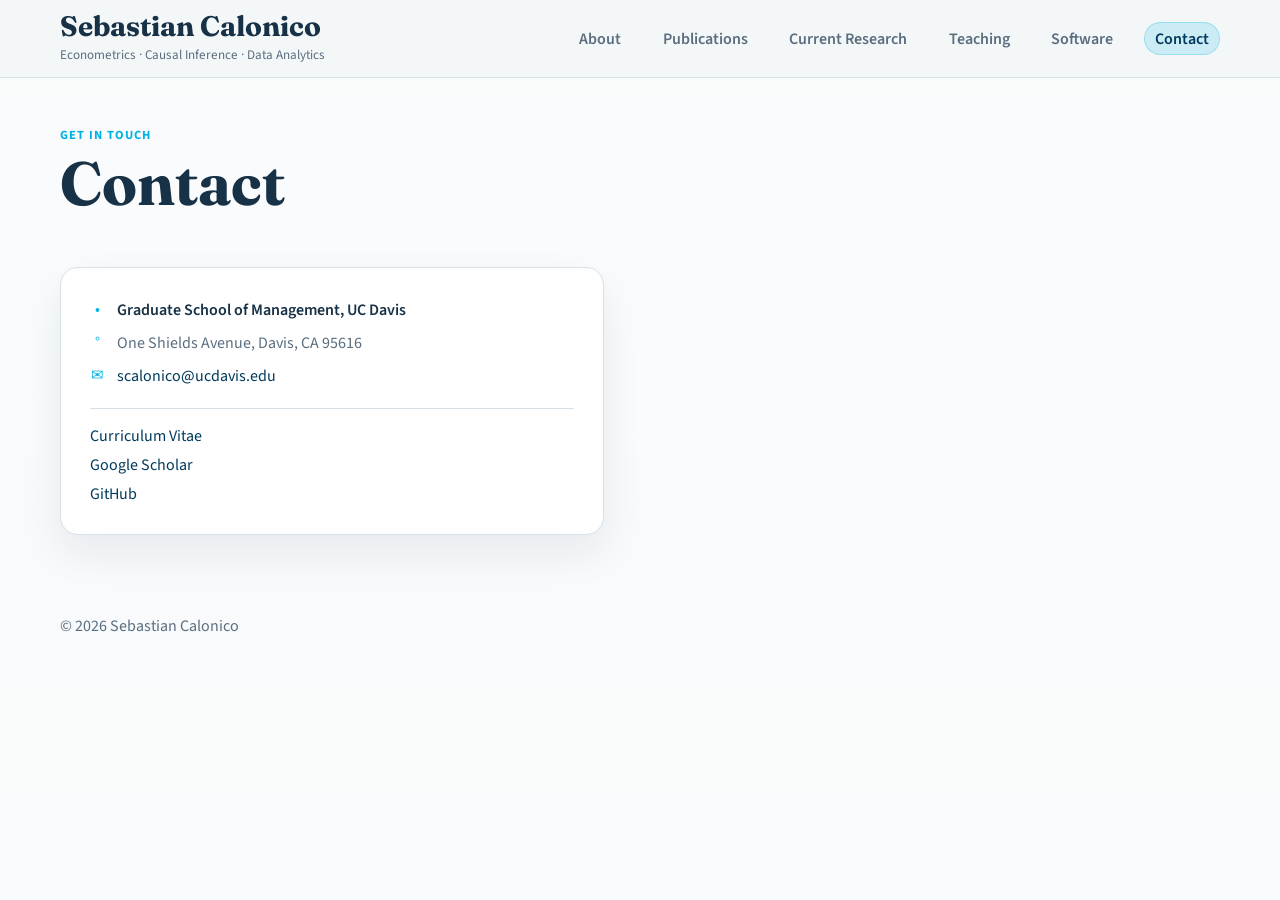
==== contact.html @ 2547ed53 "Redesign academic website and improve discoverability" ====
<!DOCTYPE html>
<html lang="en">
  <head>
    <meta charset="UTF-8" />
    <meta name="viewport" content="width=device-width, initial-scale=1.0" />
    <title>Contact | Sebastian Calonico</title>
    <meta name="description" content="Contact information and professional profiles for Sebastian Calonico at the UC Davis Graduate School of Management." />
    <link rel="canonical" href="https://scalonico.github.io/contact.html" />
    <link rel="icon" href="./favicon.svg" type="image/svg+xml" />
    <link rel="preconnect" href="https://fonts.googleapis.com" />
    <link rel="preconnect" href="https://fonts.gstatic.com" crossorigin />
    <link
      href="https://fonts.googleapis.com/css2?family=Fraunces:opsz,wght@9..144,500;9..144,600;9..144,700&family=Source+Sans+3:wght@400;500;600;700&display=swap"
      rel="stylesheet"
    />
    <link rel="stylesheet" href="./standard-styles.css?v=5" />
    <script src="./analytics.js"></script>
  </head>
  <body>
    <a class="skip-link" href="#main-content">Skip to content</a>
    <header class="site-header">
      <div class="header-inner">
        <div class="site-title-block">
          <a class="site-title" href="./index.html">Sebastian Calonico</a>
          <div class="site-subtitle">
            <p>Econometrics · Causal Inference · Data Analytics</p>
          </div>
        </div>
        <button class="nav-toggle" type="button" aria-expanded="false" aria-controls="site-nav" aria-label="Toggle navigation">Menu</button>
        <nav class="site-nav" id="site-nav" aria-label="Primary" data-open="false">
          <a href="./index.html">About</a>
          <a href="./publications.html">Publications</a>
          <a href="./research.html">Current Research</a>
          <a href="./teaching.html">Teaching</a>
          <a href="./software.html">Software</a>
          <a class="is-active" aria-current="page" href="./contact.html">Contact</a>
        </nav>
      </div>
    </header>
    <main class="page" id="main-content">
      <section class="content-section">
        <div class="section-header">
          <p class="section-kicker">Get in touch</p>
          <h1 class="page-title">Contact</h1>
        </div>
        <article class="content-card contact-card">
          <ul class="contact-list">
            <li><span class="contact-icon" aria-hidden="true">&bull;</span><span>Graduate School of Management, UC Davis</span></li>
            <li><span class="contact-icon" aria-hidden="true">&deg;</span><span>One Shields Avenue, Davis, CA 95616</span></li>
            <li><span class="contact-icon" aria-hidden="true">&#9993;</span><a href="mailto:scalonico@ucdavis.edu">scalonico@ucdavis.edu</a></li>
          </ul>
          <div class="contact-links-list">
            <a class="small-link" href="./CV/resume.pdf" target="_blank" rel="noopener noreferrer">Curriculum Vitae</a>
            <a class="small-link" href="https://scholar.google.com/citations?user=rpUAhZ8AAAAJ&hl=en&oi=ao" target="_blank" rel="noopener noreferrer">Google Scholar</a>
            <a class="small-link" href="https://github.com/scalonico" target="_blank" rel="noopener noreferrer">GitHub</a>
          </div>
        </article>
      </section>
    </main>
    <footer class="site-footer"><p>&copy; <span id="year"></span> Sebastian Calonico</p></footer>
    <script src="./standard-script.js?v=2"></script>
  </body>
</html>
---- standard-styles.css ----
:root {
  --bg: #f4f7f8;
  --surface: #ffffff;
  --surface-alt: #edf4f7;
  --text: #173146;
  --muted: #5a6e80;
  --line: #d6e0e6;
  --accent: #00b2e3;
  --accent-strong: #003a5d;
  --shadow: 0 18px 40px rgba(24, 50, 75, 0.08);
  --radius: 18px;
  --max: 1160px;
}

*,
*::before,
*::after {
  box-sizing: border-box;
}

html {
  scroll-behavior: smooth;
  scroll-padding-top: 7rem;
}

:focus-visible {
  outline: 3px solid var(--accent);
  outline-offset: 3px;
}

body {
  margin: 0;
  min-width: 320px;
  font-family: "Source Sans 3", sans-serif;
  color: var(--text);
  background:
    linear-gradient(180deg, rgba(255, 255, 255, 0.58), rgba(255, 255, 255, 0.58)),
    linear-gradient(180deg, #f4f7f8 0%, #eef3f6 100%);
}

a {
  color: inherit;
}

.skip-link {
  position: absolute;
  top: -3rem;
  left: 1rem;
  z-index: 30;
  padding: 0.75rem 1rem;
  border-radius: 999px;
  background: var(--accent-strong);
  color: #fff;
  font-weight: 700;
  text-decoration: none;
}

.skip-link:focus {
  top: 1rem;
}

.site-header {
  position: sticky;
  top: 0;
  z-index: 20;
  border-bottom: 1px solid rgba(214, 224, 230, 0.9);
  background: rgba(244, 247, 248, 0.94);
  backdrop-filter: blur(12px);
}

.header-inner,
.page,
.site-footer {
  width: min(calc(100% - 2rem), var(--max));
  margin: 0 auto;
}

.header-inner {
  display: flex;
  justify-content: space-between;
  gap: 1.25rem;
  align-items: center;
  padding: 0.75rem 0;
}

.site-title-block {
  display: grid;
  gap: 0.25rem;
}

.site-eyebrow,
.section-kicker,
.card-label,
.entry-year {
  margin: 0;
  font-size: 0.78rem;
  font-weight: 700;
  letter-spacing: 0.08em;
  text-transform: uppercase;
  color: var(--accent);
}

.site-title {
  font-family: "Fraunces", serif;
  font-size: clamp(1.4rem, 2.2vw, 1.85rem);
  font-weight: 700;
  text-decoration: none;
  line-height: 1;
}

.site-subtitle {
  margin-top: 0.2rem;
}

.site-subtitle p {
  margin: 0;
  color: var(--muted);
  font-size: 0.82rem;
  line-height: 1.35;
}

.nav-toggle {
  display: none;
  min-height: 2.8rem;
  padding: 0.7rem 1rem;
  border: 1px solid var(--line);
  border-radius: 999px;
  background: var(--surface);
  color: var(--text);
  font: inherit;
  font-weight: 700;
  cursor: pointer;
}

.site-nav {
  display: flex;
  flex-wrap: wrap;
  gap: 0.8rem 1.2rem;
  padding-top: 0;
}

.site-nav a {
  color: var(--muted);
  font-weight: 600;
  text-decoration: none;
  padding: 0.35rem 0.7rem;
  border-radius: 999px;
  transition:
    color 160ms ease,
    background-color 160ms ease,
    box-shadow 160ms ease;
}

.site-nav a:hover,
.site-nav a:focus-visible {
  color: var(--text);
  background: rgba(0, 178, 227, 0.1);
}

.site-nav a.is-active {
  color: var(--accent-strong);
  background: rgba(0, 178, 227, 0.16);
  box-shadow: inset 0 0 0 1px rgba(0, 178, 227, 0.26);
}

.page {
  padding: 3rem 0 4rem;
}

.intro {
  display: grid;
  grid-template-columns: 1fr;
  gap: 1rem;
  align-items: start;
  margin-bottom: 1.5rem;
}

.sidebar-card,
.content-card {
  border: 1px solid var(--line);
  border-radius: var(--radius);
  background: var(--surface);
  box-shadow: var(--shadow);
}

.intro-main {
  max-width: 57rem;
  padding: 1.2rem 0 1.7rem;
  border-bottom: 1px solid var(--line);
}

.sidebar-card,
.content-card {
  padding: 1.5rem;
}

.section-header h2,
.sidebar-card h2,
.content-card h3,
.publication-item h4,
.entry-item h4,
.research-item h3 {
  margin: 0;
  font-family: "Fraunces", serif;
  line-height: 1.1;
}

.intro-lede {
  margin: 0.85rem 0 0;
  color: var(--muted);
  max-width: 50rem;
  font-size: 1.2rem;
  line-height: 1.65;
}

.intro-actions {
  display: flex;
  flex-wrap: wrap;
  gap: 0.8rem;
  margin-top: 1.5rem;
}

.button {
  display: inline-flex;
  align-items: center;
  justify-content: center;
  min-height: 2.9rem;
  padding: 0.75rem 1.1rem;
  border: 1px solid var(--line);
  border-radius: 999px;
  background: var(--surface);
  color: var(--text);
  font-weight: 700;
  text-decoration: none;
}

.button-primary {
  border-color: transparent;
  background: var(--accent-strong);
  color: #fff;
}

.sidebar-card h2 {
  margin-top: 0.55rem;
  font-size: 1.8rem;
}

.sidebar-card p,
.sidebar-card li,
.section-body p,
.content-card p,
.standard-list li,
.publication-item p,
.research-item p,
.entry-item p {
  color: var(--muted);
  line-height: 1.65;
}

.link-list,
.standard-list {
  margin: 0.9rem 0 0;
  padding-left: 1.15rem;
}

.link-list li + li,
.standard-list li + li {
  margin-top: 0.45rem;
}

.content-section + .content-section {
  margin-top: 1.6rem;
}

.section-header {
  margin-bottom: 0.9rem;
}

.section-header-with-link {
  display: flex;
  justify-content: space-between;
  gap: 1rem;
  align-items: end;
}

.featured-list {
  border-top: 1px solid var(--line);
}

.featured-item {
  display: grid;
  grid-template-columns: 12rem minmax(0, 1fr) auto;
  gap: 1.5rem;
  align-items: start;
  padding: 1.25rem 0;
  border-bottom: 1px solid var(--line);
}

.featured-item h3 {
  margin: 0;
  font-family: "Fraunces", serif;
  font-size: 1.3rem;
  font-weight: 500;
  line-height: 1.2;
}

.featured-item h3 a,
.item-action {
  color: var(--accent-strong);
  text-decoration: none;
}

.featured-item p:not(.card-label) {
  margin: 0.35rem 0 0;
  color: var(--muted);
  line-height: 1.45;
}

.item-action {
  font-size: 0.9rem;
  font-weight: 700;
}

.software-strip {
  display: grid;
  grid-template-columns: repeat(3, minmax(0, 1fr));
  border: 1px solid var(--line);
  border-radius: var(--radius);
  overflow: hidden;
  background: var(--surface);
}

.software-strip a {
  display: grid;
  gap: 0.15rem;
  padding: 1.35rem 1.5rem;
  text-decoration: none;
}

.software-strip a + a {
  border-left: 1px solid var(--line);
}

.software-strip strong {
  color: var(--accent-strong);
  font-family: "Fraunces", serif;
  font-size: 1.3rem;
}

.software-strip span {
  color: var(--muted);
}

.section-header h2 {
  margin-top: 0.45rem;
  font-size: clamp(1.6rem, 3vw, 2.35rem);
}

.page-title {
  margin-top: 0.45rem;
  font-family: "Fraunces", serif;
  font-size: clamp(2.2rem, 5vw, 3.8rem);
  line-height: 1.08;
}

.two-column,
.three-column,
.content-stack {
  display: grid;
  gap: 1rem;
}

.two-column {
  grid-template-columns: repeat(2, minmax(0, 1fr));
}

.three-column {
  grid-template-columns: repeat(3, minmax(0, 1fr));
}

.entry-list,
.publication-list,
.research-list {
  display: grid;
  gap: 1rem;
}

.research-numbered {
  margin: 0;
  padding-left: 1.4rem;
}

.research-numbered .research-item {
  padding-left: 0.2rem;
}

.research-status {
  margin: 0.45rem 0 0 !important;
  color: var(--accent) !important;
  font-size: 0.78rem;
  font-weight: 700;
  letter-spacing: 0.07em;
  line-height: 1.3 !important;
  text-transform: uppercase;
}

.entry-item + .entry-item,
.publication-item + .publication-item,
.research-item + .research-item {
  padding-top: 1rem;
  border-top: 1px solid var(--line);
}

.entry-item h4,
.publication-item h4,
.research-item h3 {
  font-size: 1.2rem;
}

.publication-item h4 {
  font-weight: 500;
}

.content-card > h3 {
  margin-bottom: 1.15rem;
  padding-bottom: 0.8rem;
  border-bottom: 1px solid var(--line);
  color: var(--accent-strong);
}

.entry-item h4 {
  color: var(--text);
}

.teaching-summary .entry-item h4 {
  font-weight: 500;
}

.degree-line {
  display: grid;
  grid-template-columns: 6.5rem minmax(0, 1fr);
  gap: 0.85rem;
  margin: 0.45rem 0 0;
}

.degree-line .entry-year {
  padding-top: 0.05rem;
  white-space: nowrap;
}

.teaching-summary {
  gap: 0;
}

.teaching-row {
  display: grid;
  grid-template-columns: 4.5rem minmax(0, 1fr);
  gap: 0.85rem;
  margin: 0.45rem 0 0;
}

.teaching-tag {
  color: var(--accent);
  font-size: 0.78rem;
  font-weight: 700;
  letter-spacing: 0.08em;
  text-transform: uppercase;
  white-space: nowrap;
}

.publication-item,
.card-heading {
  display: grid;
  grid-template-columns: 5rem minmax(0, 1fr);
  gap: 1rem;
}

.card-heading {
  display: flex;
  justify-content: space-between;
  align-items: end;
  margin-bottom: 1rem;
}

.card-heading h3 {
  flex: 1;
  margin-right: 1rem;
  white-space: nowrap;
}

.card-heading .small-link {
  flex-shrink: 0;
}

.publication-item .entry-year {
  padding-top: 0.2rem;
}

.publication-item p {
  margin: 0.3rem 0 0;
  overflow: auto;
}

.publication-item .publication-actions {
  margin-top: 0.55rem;
  overflow: visible;
  font-size: 0.9rem;
  line-height: 1.3;
}

.publication-item span {
  color: var(--text);
  font-weight: 700;
}

.coauthor-link,
.small-link,
.bibtex-link,
.content-card h3 a,
.publication-item h4 a,
.research-item h3 a,
.contact-card a {
  color: var(--accent-strong);
  text-decoration: none;
}

.coauthor-link {
  color: inherit;
  text-decoration: underline;
  text-decoration-color: rgba(91, 111, 131, 0.35);
  text-underline-offset: 0.14em;
}

.bibtex-wordmark {
  display: inline-flex;
  align-items: baseline;
  gap: 0.02em;
  font-family: "Fraunces", serif;
  font-size: 0.82em;
  font-weight: 600;
  letter-spacing: 0.01em;
  opacity: 0.8;
}

.bibtex-bib {
  color: var(--muted);
}

.bibtex-tex {
  color: var(--muted);
}

.publication-item .bibtex-link {
  float: right;
  margin-left: 0.9rem;
}

.sr-only {
  position: absolute;
  width: 1px;
  height: 1px;
  padding: 0;
  margin: -1px;
  overflow: hidden;
  clip: rect(0, 0, 0, 0);
  white-space: nowrap;
  border: 0;
}

.coauthor-link:hover,
.coauthor-link:focus-visible,
.small-link:hover,
.small-link:focus-visible,
.content-card h3 a:hover,
.content-card h3 a:focus-visible,
.publication-item h4 a:hover,
.publication-item h4 a:focus-visible,
.research-item h3 a:hover,
.research-item h3 a:focus-visible,
.contact-card a:hover,
.contact-card a:focus-visible {
  text-decoration: underline;
  text-underline-offset: 0.14em;
}

.site-footer {
  padding: 0 0 2.5rem;
  color: var(--muted);
}

.contact-card {
  max-width: 34rem;
  padding: 1.8rem;
}

.contact-list {
  margin: 0;
  padding: 0;
  list-style: none;
}

.contact-list li {
  display: flex;
  align-items: flex-start;
  gap: 0.7rem;
  color: var(--muted);
  line-height: 1.7;
}

.contact-list li + li {
  margin-top: 0.35rem;
}

.contact-icon {
  flex: 0 0 1rem;
  color: var(--accent);
  font-size: 0.95rem;
  line-height: 1.7;
  text-align: center;
}

.contact-list li:first-child {
  color: var(--text);
  font-weight: 600;
}

.contact-links-list {
  display: grid;
  gap: 0.45rem;
  margin-top: 1.1rem;
  padding-top: 1rem;
  border-top: 1px solid var(--line);
}

@media (max-width: 980px) {
  .two-column,
  .three-column {
    grid-template-columns: 1fr;
  }

  .software-strip {
    grid-template-columns: 1fr;
  }

  .software-strip a + a {
    border-top: 1px solid var(--line);
    border-left: 0;
  }
}

@media (max-width: 700px) {
  .header-inner,
  .page,
  .site-footer {
    width: min(calc(100% - 1rem), var(--max));
  }

  .header-inner {
    position: relative;
    align-items: center;
  }

  .site-subtitle {
    display: none;
  }

  .nav-toggle {
    display: inline-flex;
    align-items: center;
    justify-content: center;
  }

  .site-nav {
    position: absolute;
    top: calc(100% - 0.35rem);
    right: 0;
    left: 0;
    display: none;
    flex-direction: column;
    gap: 0.3rem;
    padding: 0.65rem;
    border: 1px solid var(--line);
    border-radius: 18px;
    background: var(--surface);
    box-shadow: var(--shadow);
  }

  .site-nav[data-open="true"] {
    display: flex;
  }

  .site-nav a {
    padding: 0.65rem 0.8rem;
    border-radius: 12px;
  }

  .site-nav a:hover,
  .site-nav a:focus-visible {
    background: var(--surface-alt);
  }

  .site-nav a.is-active {
    background: rgba(0, 178, 227, 0.16);
    box-shadow: inset 0 0 0 1px rgba(0, 178, 227, 0.26);
  }

  .intro-main,
  .sidebar-card,
  .content-card {
    padding: 1.2rem;
  }

  .intro-actions {
    flex-direction: column;
  }

  .button {
    width: 100%;
  }

  .publication-item,
  .card-heading {
    grid-template-columns: 1fr;
    gap: 0.35rem;
  }

  .publication-item .bibtex-link {
    float: none;
    margin-left: 0.35rem;
  }

  .card-heading {
    display: grid;
    align-items: start;
  }

  .card-heading .small-link {
    grid-column: auto;
  }

  .card-heading h3 {
    margin-right: 0;
    white-space: normal;
  }

  .section-header-with-link {
    display: grid;
    align-items: start;
  }

  .featured-item {
    grid-template-columns: 1fr;
    gap: 0.45rem;
  }

  .item-action {
    margin-top: 0.2rem;
  }
}

@media (prefers-reduced-motion: reduce) {
  html {
    scroll-behavior: auto;
  }

  *,
  *::before,
  *::after {
    transition-duration: 0.01ms !important;
  }
}
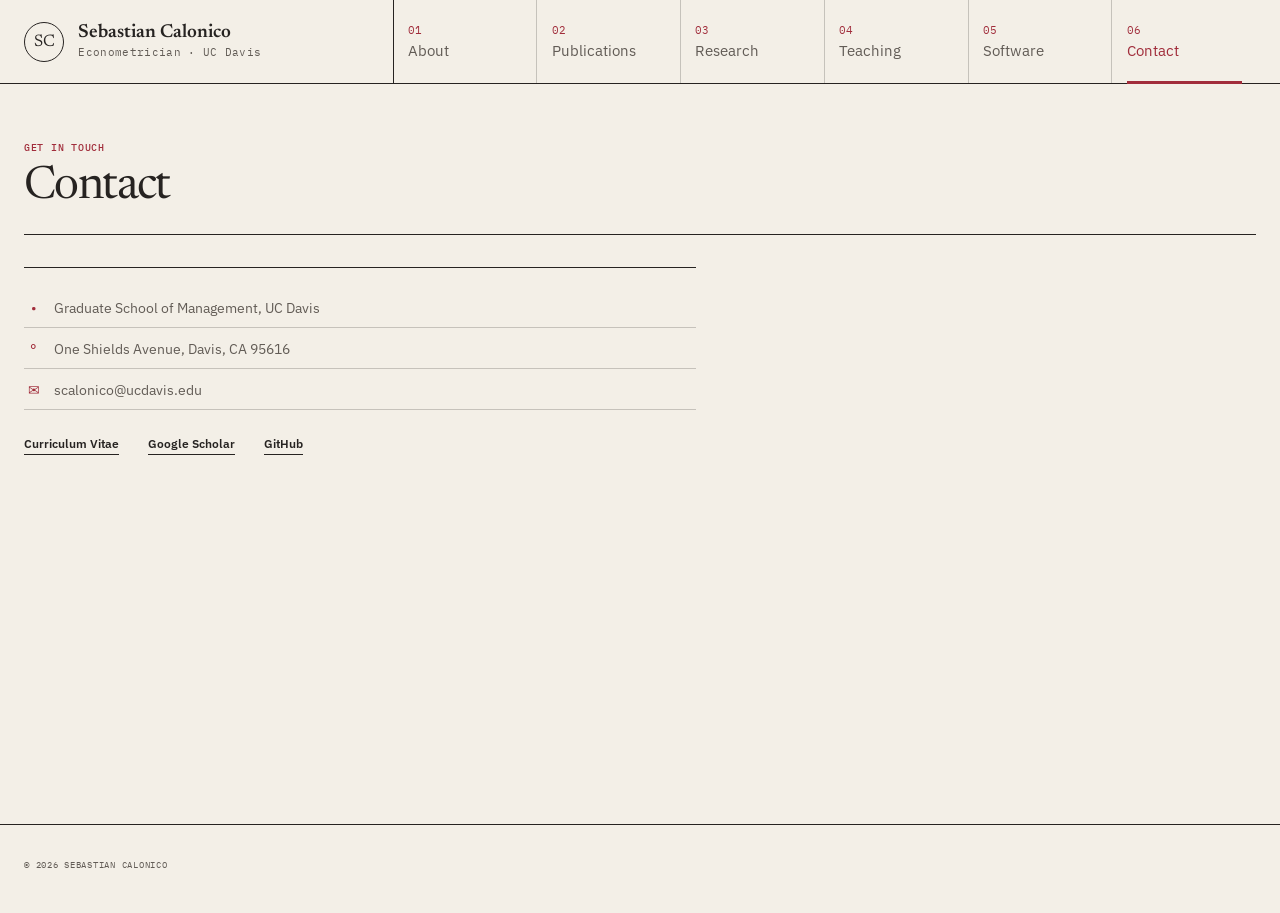
==== commit 467f2358: "Apply research ledger design site-wide" ====
--- a/contact.html
+++ b/contact.html
@@ -10,10 +10,10 @@
     <link rel="preconnect" href="https://fonts.googleapis.com" />
     <link rel="preconnect" href="https://fonts.gstatic.com" crossorigin />
     <link
-      href="https://fonts.googleapis.com/css2?family=Fraunces:opsz,wght@9..144,500;9..144,600;9..144,700&family=Source+Sans+3:wght@400;500;600;700&display=swap"
+      href="https://fonts.googleapis.com/css2?family=IBM+Plex+Mono:wght@400;500&family=IBM+Plex+Sans:wght@400;500;600&family=Newsreader:opsz,wght@6..72,400;6..72,500;6..72,600&display=swap"
       rel="stylesheet"
     />
-    <link rel="stylesheet" href="./standard-styles.css?v=5" />
+    <link rel="stylesheet" href="./standard-styles.css?v=6" />
     <script src="./analytics.js"></script>
   </head>
   <body>
@@ -23,14 +23,14 @@
         <div class="site-title-block">
           <a class="site-title" href="./index.html">Sebastian Calonico</a>
           <div class="site-subtitle">
-            <p>Econometrics · Causal Inference · Data Analytics</p>
+            <p>Econometrician · UC Davis</p>
           </div>
         </div>
         <button class="nav-toggle" type="button" aria-expanded="false" aria-controls="site-nav" aria-label="Toggle navigation">Menu</button>
         <nav class="site-nav" id="site-nav" aria-label="Primary" data-open="false">
           <a href="./index.html">About</a>
           <a href="./publications.html">Publications</a>
-          <a href="./research.html">Current Research</a>
+          <a href="./research.html">Research</a>
           <a href="./teaching.html">Teaching</a>
           <a href="./software.html">Software</a>
           <a class="is-active" aria-current="page" href="./contact.html">Contact</a>
--- a/standard-styles.css
+++ b/standard-styles.css
@@ -1,15 +1,14 @@
 :root {
-  --bg: #f4f7f8;
-  --surface: #ffffff;
-  --surface-alt: #edf4f7;
-  --text: #173146;
-  --muted: #5a6e80;
-  --line: #d6e0e6;
-  --accent: #00b2e3;
-  --accent-strong: #003a5d;
-  --shadow: 0 18px 40px rgba(24, 50, 75, 0.08);
-  --radius: 18px;
-  --max: 1160px;
+  --paper: #f3efe7;
+  --paper-light: #faf7f1;
+  --ink: #262321;
+  --ink-soft: #625c56;
+  --gold: #a12d3b;
+  --gold-light: #d9a5ab;
+  --rule: rgba(38, 35, 33, 0.22);
+  --navy: #272321;
+  --white: #faf7f0;
+  --max: 1240px;
 }
 
 *,
@@ -23,536 +22,1126 @@
   scroll-padding-top: 7rem;
 }
 
-:focus-visible {
-  outline: 3px solid var(--accent);
-  outline-offset: 3px;
-}
-
 body {
   margin: 0;
   min-width: 320px;
-  font-family: "Source Sans 3", sans-serif;
-  color: var(--text);
+  color: var(--ink);
   background:
-    linear-gradient(180deg, rgba(255, 255, 255, 0.58), rgba(255, 255, 255, 0.58)),
-    linear-gradient(180deg, #f4f7f8 0%, #eef3f6 100%);
+    linear-gradient(90deg, transparent calc(50% - 0.5px), rgba(38, 35, 33, 0.035) 50%, transparent calc(50% + 0.5px)),
+    var(--paper);
+  font-family: "IBM Plex Sans", Arial, sans-serif;
 }
 
 a {
   color: inherit;
 }
 
+a:focus-visible,
+button:focus-visible {
+  outline: 2px solid var(--gold);
+  outline-offset: 4px;
+}
+
 .skip-link {
-  position: absolute;
-  top: -3rem;
+  position: fixed;
+  top: -5rem;
   left: 1rem;
-  z-index: 30;
-  padding: 0.75rem 1rem;
-  border-radius: 999px;
-  background: var(--accent-strong);
-  color: #fff;
-  font-weight: 700;
+  z-index: 100;
+  padding: 0.7rem 1rem;
+  background: var(--ink);
+  color: var(--white);
   text-decoration: none;
 }
 
 .skip-link:focus {
   top: 1rem;
 }
+
+.ledger-width,
+.masthead-inner {
+  width: min(calc(100% - 3rem), var(--max));
+  margin-inline: auto;
+}
+
+.masthead {
+  position: sticky;
+  top: 0;
+  z-index: 30;
+  border-bottom: 1px solid var(--ink);
+  background: rgba(241, 237, 227, 0.94);
+  backdrop-filter: blur(14px);
+}
+
+.masthead-inner {
+  display: grid;
+  grid-template-columns: minmax(270px, 0.72fr) minmax(760px, 1.68fr);
+  align-items: stretch;
+}
+
+.identity {
+  display: flex;
+  gap: 0.85rem;
+  align-items: center;
+  min-height: 5.2rem;
+  border-right: 1px solid var(--ink);
+  text-decoration: none;
+}
+
+.identity-mark {
+  display: grid;
+  place-items: center;
+  width: 2.5rem;
+  height: 2.5rem;
+  border: 1px solid var(--ink);
+  border-radius: 50%;
+  font-family: "Newsreader", Georgia, serif;
+  font-size: 1.05rem;
+}
+
+.identity strong,
+.identity small {
+  display: block;
+}
+
+.identity strong {
+  font-family: "Newsreader", Georgia, serif;
+  font-size: 1.18rem;
+  font-weight: 600;
+}
+
+.identity small {
+  margin-top: 0.14rem;
+  color: var(--ink-soft);
+  font-family: "IBM Plex Mono", monospace;
+  font-size: 0.67rem;
+  letter-spacing: 0.03em;
+}
+
+.ledger-nav {
+  display: grid;
+  grid-template-columns: repeat(6, 1fr);
+}
+
+.ledger-nav a {
+  position: relative;
+  display: flex;
+  flex-direction: column;
+  justify-content: center;
+  gap: 0.2rem;
+  padding: 0 0.9rem;
+  border-right: 1px solid var(--rule);
+  color: var(--ink-soft);
+  font-size: 0.95rem;
+  text-decoration: none;
+}
+
+.ledger-nav a:last-child {
+  border-right: 0;
+}
+
+.ledger-nav a span {
+  color: var(--gold);
+  font-family: "IBM Plex Mono", monospace;
+  font-size: 0.64rem;
+}
+
+.ledger-nav a::after {
+  content: "";
+  position: absolute;
+  right: 0.9rem;
+  bottom: -1px;
+  left: 0.9rem;
+  height: 3px;
+  background: var(--gold);
+  transform: scaleX(0);
+  transform-origin: left;
+  transition: transform 180ms ease;
+}
+
+.ledger-nav a:hover,
+.ledger-nav a:focus-visible,
+.ledger-nav a.is-active {
+  color: var(--gold);
+}
+
+.ledger-nav a:hover::after,
+.ledger-nav a:focus-visible::after,
+.ledger-nav a.is-active::after {
+  transform: scaleX(1);
+}
+
+.menu-toggle {
+  display: none;
+}
+
+.hero {
+  display: grid;
+  grid-template-columns: minmax(0, 1.25fr) minmax(440px, 1.05fr);
+  min-height: 29rem;
+  border-bottom: 1px solid var(--ink);
+}
+
+.hero-copy {
+  display: flex;
+  flex-direction: column;
+  justify-content: center;
+  padding: 3.25rem 4rem 3.25rem 0;
+  border-right: 1px solid var(--ink);
+}
+
+.folio,
+.section-index,
+.figure-heading,
+.research-meta,
+.column-label,
+.software-number,
+.software-ledger i,
+.site-footer {
+  font-family: "IBM Plex Mono", monospace;
+  text-transform: uppercase;
+  letter-spacing: 0.08em;
+}
+
+.folio {
+  margin: 0 0 1.15rem;
+  color: var(--gold);
+  font-size: 0.72rem;
+}
+
+.hero h1 {
+  max-width: none;
+  margin: 0;
+  font-family: "Newsreader", Georgia, serif;
+  font-size: clamp(2.85rem, 3.8vw, 3.9rem);
+  font-weight: 400;
+  letter-spacing: -0.035em;
+  line-height: 1;
+}
+
+.hero-role {
+  max-width: 40rem;
+  margin: 0.85rem 0 0;
+  color: var(--ink);
+  font-family: "Newsreader", Georgia, serif;
+  font-size: clamp(1.15rem, 1.8vw, 1.45rem);
+  line-height: 1.35;
+}
+
+.hero-lede {
+  max-width: 45rem;
+  margin: 1.15rem 0 0;
+  color: var(--ink-soft);
+  font-size: 1.17rem;
+  line-height: 1.7;
+}
+
+.hero-links {
+  display: flex;
+  flex-wrap: wrap;
+  gap: 1.3rem 2.2rem;
+  margin-top: 1.65rem;
+}
+
+.hero-links a,
+.section-heading a {
+  display: inline-flex;
+  gap: 1rem;
+  align-items: center;
+  padding-bottom: 0.35rem;
+  border-bottom: 1px solid var(--ink);
+  font-size: 0.82rem;
+  font-weight: 600;
+  text-decoration: none;
+}
+
+.hero-links a span,
+.section-heading a span {
+  color: var(--gold);
+}
+
+.hero-figure {
+  display: flex;
+  flex-direction: column;
+  justify-content: center;
+  padding: 2.8rem 0 2.8rem 3.2rem;
+}
+
+.hero-recent {
+  justify-content: flex-start;
+  padding: 3.15rem 0 2.6rem 2.6rem;
+}
+
+.hero-recent-heading {
+  display: flex;
+  justify-content: space-between;
+  gap: 1.5rem;
+  align-items: end;
+  padding-bottom: 0.8rem;
+  border-bottom: 1px solid var(--ink);
+}
+
+.hero-recent-heading h2 {
+  margin: 0;
+  font-family: "Newsreader", Georgia, serif;
+  font-size: 1.8rem;
+  font-weight: 400;
+  letter-spacing: -0.025em;
+  line-height: 1;
+}
+
+.hero-recent-heading a {
+  display: inline-flex;
+  gap: 0.7rem;
+  padding-bottom: 0.2rem;
+  border-bottom: 1px solid var(--ink);
+  font-size: 0.7rem;
+  font-weight: 600;
+  text-decoration: none;
+}
+
+.hero-recent-heading a span {
+  color: var(--gold);
+}
+
+.hero-research-list article {
+  padding: 0.85rem 0 0.95rem;
+  border-bottom: 1px solid var(--rule);
+}
+
+.hero-paper-meta {
+  margin: 0 0 0.3rem;
+  color: var(--gold);
+  font-family: "IBM Plex Mono", monospace;
+  font-size: 0.58rem;
+  letter-spacing: 0.06em;
+  text-transform: uppercase;
+}
+
+.hero-research-list h3 {
+  margin: 0;
+  font-family: "Newsreader", Georgia, serif;
+  font-size: 1rem;
+  font-weight: 500;
+  line-height: 1.18;
+}
+
+.hero-research-list h3 a {
+  text-decoration: none;
+}
+
+.hero-research-list h3 a:hover,
+.hero-research-list h3 a:focus-visible {
+  color: var(--gold);
+}
+
+.hero-research-list article > p:last-child {
+  margin: 0.28rem 0 0;
+  color: var(--ink-soft);
+  font-size: 0.7rem;
+  line-height: 1.4;
+}
+
+@media (min-width: 1150px) {
+  .hero-research-list h3 {
+    white-space: nowrap;
+  }
+}
+
+.figure-heading {
+  display: flex;
+  justify-content: space-between;
+  gap: 1rem;
+  padding-bottom: 0.65rem;
+  border-bottom: 1px solid var(--rule);
+  color: var(--ink-soft);
+  font-size: 0.64rem;
+}
+
+.figure-heading p {
+  margin: 0;
+}
+
+.interval-plot {
+  position: relative;
+  height: 12rem;
+  margin: 1.3rem 0 1.6rem;
+  background:
+    linear-gradient(var(--rule) 1px, transparent 1px) 0 0 / 100% 25%,
+    linear-gradient(90deg, var(--rule) 1px, transparent 1px) 0 0 / 25% 100%;
+}
+
+.threshold {
+  position: absolute;
+  top: -0.35rem;
+  bottom: -0.35rem;
+  left: 53%;
+  width: 1px;
+  background: var(--gold);
+}
+
+.interval {
+  position: absolute;
+  height: 1px;
+  background: var(--ink);
+}
+
+.interval::before,
+.interval::after {
+  content: "";
+  position: absolute;
+  top: -0.25rem;
+  width: 1px;
+  height: 0.5rem;
+  background: var(--ink);
+}
+
+.interval::before { left: 0; }
+.interval::after { right: 0; }
+
+.interval i {
+  position: absolute;
+  top: 50%;
+  left: 58%;
+  width: 0.48rem;
+  height: 0.48rem;
+  border-radius: 50%;
+  background: var(--gold);
+  transform: translate(-50%, -50%);
+}
+
+.interval-a { top: 12%; left: 18%; width: 60%; }
+.interval-b { top: 37%; left: 36%; width: 51%; }
+.interval-c { top: 62%; left: 9%; width: 62%; }
+.interval-d { top: 87%; left: 45%; width: 48%; }
+
+.focus-list {
+  margin: 0;
+  padding: 0;
+  list-style: none;
+}
+
+.focus-list li {
+  display: grid;
+  grid-template-columns: 2.3rem 1fr;
+  gap: 0.6rem;
+  padding: 0.72rem 0;
+  border-top: 1px solid var(--rule);
+  font-family: "Newsreader", Georgia, serif;
+  font-size: 1.12rem;
+}
+
+.focus-list li span {
+  color: var(--gold);
+  font-family: "IBM Plex Mono", monospace;
+  font-size: 0.63rem;
+  padding-top: 0.25rem;
+}
+
+.figure-note {
+  margin: 1.25rem 0 0;
+  color: var(--ink-soft);
+  font-size: 0.78rem;
+  line-height: 1.55;
+}
+
+.software-inner {
+  display: grid;
+  grid-template-columns: minmax(115px, 0.22fr) minmax(0, 1.78fr);
+}
+
+.ledger-section {
+  display: block;
+  padding: 2.6rem 0 3.5rem;
+}
+
+.section-index {
+  padding-right: 2rem;
+  color: var(--ink-soft);
+  font-size: 0.65rem;
+}
+
+.section-index span {
+  display: block;
+  margin-bottom: 0.5rem;
+  color: var(--gold);
+  font-family: "Newsreader", Georgia, serif;
+  font-size: 2.5rem;
+  font-weight: 400;
+  letter-spacing: -0.04em;
+  line-height: 0.85;
+}
+
+.section-index p {
+  margin: 0;
+}
+
+.section-content {
+  min-width: 0;
+}
+
+.section-heading {
+  display: flex;
+  justify-content: space-between;
+  gap: 2rem;
+  align-items: end;
+  margin-bottom: 1.35rem;
+}
+
+.section-heading h2 {
+  max-width: none;
+  margin: 0;
+  font-family: "Newsreader", Georgia, serif;
+  font-size: clamp(2.15rem, 3.1vw, 3rem);
+  font-weight: 400;
+  letter-spacing: -0.035em;
+  line-height: 0.95;
+}
+
+@media (min-width: 701px) {
+  .section-heading h2 {
+    white-space: nowrap;
+  }
+}
+
+.research-ledger {
+  border-top: 1px solid var(--ink);
+}
+
+.research-row {
+  display: grid;
+  grid-template-columns: 7rem minmax(0, 1fr) auto;
+  gap: 1.2rem;
+  align-items: start;
+  padding: 1.05rem 0 1.15rem;
+  border-bottom: 1px solid var(--rule);
+}
+
+.research-meta {
+  margin: 0;
+  color: var(--ink-soft);
+  font-size: 0.62rem;
+  line-height: 1.5;
+}
+
+.research-meta span {
+  display: block;
+  margin-bottom: 0.3rem;
+  color: var(--gold);
+  font-size: 0.75rem;
+}
+
+.research-row h3 {
+  max-width: 36ch;
+  margin: 0;
+  font-family: "Newsreader", Georgia, serif;
+  font-size: clamp(1.18rem, 1.35vw, 1.38rem);
+  font-weight: 500;
+  line-height: 1.08;
+}
+
+@media (min-width: 1150px) {
+  .research-row h3 {
+    max-width: none;
+    white-space: nowrap;
+  }
+}
+
+.research-row h3 a,
+.row-action {
+  text-decoration: none;
+}
+
+.research-row h3 a:hover,
+.research-row h3 a:focus-visible {
+  color: var(--gold);
+}
+
+.research-row div p {
+  margin: 0.35rem 0 0;
+  color: var(--ink-soft);
+  font-size: 0.9rem;
+  line-height: 1.45;
+}
+
+.row-action {
+  padding-top: 0.25rem;
+  color: var(--ink-soft);
+  font-family: "IBM Plex Mono", monospace;
+  font-size: 0.66rem;
+  text-transform: uppercase;
+}
+
+.software-section {
+  color: var(--white);
+  background: var(--navy);
+}
+
+.software-inner {
+  padding-top: 5.5rem;
+  padding-bottom: 6rem;
+}
+
+.section-index-light {
+  color: rgba(249, 246, 237, 0.62);
+}
+
+.section-heading-light h2 {
+  color: var(--white);
+}
+
+.section-heading-light a {
+  border-color: rgba(249, 246, 237, 0.6);
+  color: var(--white);
+}
+
+.software-ledger {
+  display: grid;
+  grid-template-columns: repeat(3, 1fr);
+  border-top: 1px solid rgba(249, 246, 237, 0.65);
+  border-bottom: 1px solid rgba(249, 246, 237, 0.65);
+}
+
+.software-ledger a {
+  display: flex;
+  flex-direction: column;
+  min-height: 15rem;
+  padding: 1.2rem 1.4rem 1.35rem;
+  border-right: 1px solid rgba(249, 246, 237, 0.22);
+  text-decoration: none;
+  transition: background-color 160ms ease, color 160ms ease;
+}
+
+.software-ledger a:last-child {
+  border-right: 0;
+}
+
+.software-ledger a:hover,
+.software-ledger a:focus-visible {
+  color: var(--navy);
+  background: var(--gold-light);
+}
+
+.software-number {
+  color: var(--gold-light);
+  font-size: 0.62rem;
+}
+
+.software-ledger a:hover .software-number,
+.software-ledger a:focus-visible .software-number {
+  color: var(--navy);
+}
+
+.software-ledger strong {
+  margin-top: 2.5rem;
+  font-family: "Newsreader", Georgia, serif;
+  font-size: clamp(2rem, 3.5vw, 3.15rem);
+  font-weight: 400;
+}
+
+.software-ledger small {
+  margin-top: 0.4rem;
+  color: rgba(249, 246, 237, 0.7);
+  font-size: 0.8rem;
+}
+
+.software-ledger a:hover small,
+.software-ledger a:focus-visible small {
+  color: rgba(9, 38, 56, 0.72);
+}
+
+.software-ledger i {
+  margin-top: auto;
+  font-size: 0.58rem;
+  font-style: normal;
+}
+
+.background-section {
+  padding-bottom: 7rem;
+}
+
+.background-grid {
+  display: grid;
+  grid-template-columns: repeat(2, 1fr);
+  gap: 4rem;
+  border-top: 1px solid var(--ink);
+}
+
+.background-grid article {
+  padding-top: 1.2rem;
+}
+
+.column-label {
+  margin: 0 0 1.5rem;
+  color: var(--gold);
+  font-size: 0.65rem;
+}
+
+.record-row {
+  display: grid;
+  grid-template-columns: 5rem 1fr;
+  gap: 1rem;
+  padding: 0.9rem 0;
+  border-top: 1px solid var(--rule);
+}
+
+.record-row > span {
+  color: var(--ink-soft);
+  font-family: "IBM Plex Mono", monospace;
+  font-size: 0.65rem;
+  padding-top: 0.15rem;
+}
+
+.record-row p {
+  margin: 0;
+  color: var(--ink-soft);
+  font-size: 0.86rem;
+  line-height: 1.45;
+}
+
+.record-row strong {
+  color: var(--ink);
+  font-family: "Newsreader", Georgia, serif;
+  font-size: 1.05rem;
+  font-weight: 500;
+}
+
+.site-footer {
+  border-top: 1px solid var(--ink);
+  color: var(--ink-soft);
+  font-size: 0.58rem;
+}
+
+.footer-inner {
+  display: flex;
+  justify-content: space-between;
+  gap: 2rem;
+  padding-top: 1.5rem;
+  padding-bottom: 2rem;
+}
+
+.footer-inner p {
+  margin: 0;
+}
+
+.footer-inner span {
+  color: var(--gold);
+}
+
+@media (max-width: 960px) {
+  .masthead-inner {
+    grid-template-columns: 1fr auto;
+  }
+
+  .identity {
+    border-right: 0;
+  }
+
+  .menu-toggle {
+    display: inline-flex;
+    align-items: center;
+    justify-content: center;
+    align-self: center;
+    min-width: 4.7rem;
+    min-height: 2.6rem;
+    border: 1px solid var(--ink);
+    border-radius: 0;
+    color: var(--ink);
+    background: transparent;
+    font-family: "IBM Plex Mono", monospace;
+    font-size: 0.65rem;
+    text-transform: uppercase;
+    cursor: pointer;
+  }
+
+  .ledger-nav {
+    position: absolute;
+    top: 100%;
+    right: 0;
+    left: 0;
+    display: none;
+    grid-template-columns: 1fr;
+    border-bottom: 1px solid var(--ink);
+    background: var(--paper-light);
+  }
+
+  .ledger-nav[data-open="true"] {
+    display: grid;
+  }
+
+  .ledger-nav a {
+    min-height: 3.3rem;
+    padding: 0.6rem max(1.5rem, calc((100vw - var(--max)) / 2));
+    border-top: 1px solid var(--rule);
+    border-right: 0;
+  }
+
+  .ledger-nav a::after {
+    display: none;
+  }
+
+  .hero {
+    grid-template-columns: 1fr;
+  }
+
+  .hero-copy {
+    min-height: auto;
+    padding-right: 0;
+    border-right: 0;
+    border-bottom: 1px solid var(--ink);
+  }
+
+  .hero-figure {
+    display: block;
+    padding: 2.5rem 0 3rem;
+  }
+
+  .figure-heading,
+  .figure-note {
+    grid-column: 1 / -1;
+  }
+
+  .interval-plot {
+    margin-bottom: 0;
+  }
+
+  .software-ledger {
+    grid-template-columns: 1fr;
+  }
+
+  .software-ledger a {
+    min-height: 10rem;
+    border-right: 0;
+    border-bottom: 1px solid rgba(249, 246, 237, 0.22);
+  }
+
+  .software-ledger a:last-child {
+    border-bottom: 0;
+  }
+
+  .software-ledger strong {
+    margin-top: 1.5rem;
+  }
+}
+
+@media (max-width: 700px) {
+  .ledger-width,
+  .masthead-inner {
+    width: min(calc(100% - 2rem), var(--max));
+  }
+
+  .identity {
+    min-height: 4.6rem;
+  }
+
+  .identity-mark {
+    width: 2.15rem;
+    height: 2.15rem;
+  }
+
+  .identity strong {
+    font-size: 1.02rem;
+  }
+
+  .identity small {
+    display: none;
+  }
+
+  .menu-toggle {
+    min-width: 4rem;
+  }
+
+  .hero {
+    min-height: auto;
+  }
+
+  .hero-copy {
+    min-height: auto;
+    padding: 2.75rem 0;
+  }
+
+  .hero h1 {
+    font-size: clamp(2.15rem, 8.5vw, 2.8rem);
+  }
+
+  .hero-lede {
+    font-size: 1rem;
+  }
+
+  .hero-links {
+    display: grid;
+    gap: 0.9rem;
+  }
+
+  .hero-links a {
+    justify-content: space-between;
+  }
+
+  .hero-figure {
+    display: block;
+    padding: 2rem 0 2.5rem;
+  }
+
+  .interval-plot {
+    display: none;
+  }
+
+  .focus-list {
+    display: grid;
+    grid-template-columns: repeat(2, minmax(0, 1fr));
+    gap: 0 1.2rem;
+    margin-top: 0.8rem;
+  }
+
+  .focus-list li {
+    grid-template-columns: 1.8rem 1fr;
+    font-size: 0.96rem;
+  }
+
+  .ledger-section,
+  .software-inner {
+    grid-template-columns: 1fr;
+  }
+
+  .ledger-section,
+  .software-inner {
+    padding-top: 2.8rem;
+    padding-bottom: 3.5rem;
+  }
+
+  .section-index {
+    display: flex;
+    gap: 1rem;
+    align-items: baseline;
+    padding: 0 0 1.5rem;
+  }
+
+  .section-index span {
+    margin: 0;
+    font-size: 1.8rem;
+  }
+
+  .section-heading {
+    display: grid;
+    align-items: start;
+    margin-bottom: 1.15rem;
+  }
+
+  .section-heading h2 {
+    font-size: clamp(2.15rem, 9vw, 3rem);
+  }
+
+  .section-heading a {
+    justify-self: start;
+  }
+
+  .research-row {
+    grid-template-columns: 1fr;
+    gap: 0.9rem;
+  }
+
+  .research-meta {
+    display: flex;
+    gap: 0.7rem;
+  }
+
+  .research-meta span {
+    margin: 0;
+  }
+
+  .row-action {
+    justify-self: start;
+    padding: 0;
+  }
+
+  .background-grid {
+    grid-template-columns: 1fr;
+    gap: 3rem;
+  }
+
+  .footer-inner {
+    display: grid;
+  }
+}
+
+@media (prefers-reduced-motion: reduce) {
+  html {
+    scroll-behavior: auto;
+  }
+
+  *,
+  *::before,
+  *::after {
+    transition-duration: 0.01ms !important;
+  }
+}
+
+/* Shared interior-page system */
 
 .site-header {
   position: sticky;
   top: 0;
-  z-index: 20;
-  border-bottom: 1px solid rgba(214, 224, 230, 0.9);
-  background: rgba(244, 247, 248, 0.94);
-  backdrop-filter: blur(12px);
+  z-index: 30;
+  border-bottom: 1px solid var(--ink);
+  background: rgba(243, 239, 231, 0.95);
+  backdrop-filter: blur(14px);
 }
 
 .header-inner,
 .page,
-.site-footer {
-  width: min(calc(100% - 2rem), var(--max));
-  margin: 0 auto;
+.site-footer > p {
+  width: min(calc(100% - 3rem), var(--max));
+  margin-inline: auto;
 }
 
 .header-inner {
+  display: grid;
+  grid-template-columns: minmax(270px, 0.72fr) minmax(760px, 1.68fr);
+  align-items: stretch;
+}
+
+.site-title-block {
+  position: relative;
+  display: grid;
+  align-content: center;
+  min-height: 5.2rem;
+  padding-left: 3.4rem;
+  border-right: 1px solid var(--ink);
+}
+
+.site-title-block::before {
+  content: "SC";
+  position: absolute;
+  top: 50%;
+  left: 0;
+  display: grid;
+  place-items: center;
+  width: 2.5rem;
+  height: 2.5rem;
+  border: 1px solid var(--ink);
+  border-radius: 50%;
+  font-family: "Newsreader", Georgia, serif;
+  font-size: 1.05rem;
+  transform: translateY(-50%);
+}
+
+.site-title {
+  font-family: "Newsreader", Georgia, serif;
+  font-size: 1.18rem;
+  font-weight: 600;
+  line-height: 1;
+  text-decoration: none;
+}
+
+.site-subtitle {
+  margin-top: 0.18rem;
+}
+
+.site-subtitle p {
+  margin: 0;
+  color: var(--ink-soft);
+  font-family: "IBM Plex Mono", monospace;
+  font-size: 0.67rem;
+  letter-spacing: 0.03em;
+}
+
+.site-nav {
+  display: grid;
+  grid-template-columns: repeat(6, 1fr);
+  counter-reset: primary-nav;
+}
+
+.site-nav a {
+  position: relative;
   display: flex;
-  justify-content: space-between;
-  gap: 1.25rem;
-  align-items: center;
-  padding: 0.75rem 0;
-}
-
-.site-title-block {
-  display: grid;
-  gap: 0.25rem;
-}
-
-.site-eyebrow,
-.section-kicker,
-.card-label,
-.entry-year {
-  margin: 0;
-  font-size: 0.78rem;
-  font-weight: 700;
-  letter-spacing: 0.08em;
-  text-transform: uppercase;
-  color: var(--accent);
-}
-
-.site-title {
-  font-family: "Fraunces", serif;
-  font-size: clamp(1.4rem, 2.2vw, 1.85rem);
-  font-weight: 700;
+  flex-direction: column;
+  justify-content: center;
+  gap: 0.2rem;
+  padding: 0 0.9rem;
+  border-right: 1px solid var(--rule);
+  color: var(--ink-soft);
+  font-size: 0.95rem;
   text-decoration: none;
-  line-height: 1;
-}
-
-.site-subtitle {
-  margin-top: 0.2rem;
-}
-
-.site-subtitle p {
-  margin: 0;
-  color: var(--muted);
-  font-size: 0.82rem;
-  line-height: 1.35;
+  counter-increment: primary-nav;
+}
+
+.site-nav a:last-child {
+  border-right: 0;
+}
+
+.site-nav a::before {
+  content: "0" counter(primary-nav);
+  color: var(--gold);
+  font-family: "IBM Plex Mono", monospace;
+  font-size: 0.66rem;
+}
+
+.site-nav a::after {
+  content: "";
+  position: absolute;
+  right: 0.9rem;
+  bottom: -1px;
+  left: 0.9rem;
+  height: 3px;
+  background: var(--gold);
+  transform: scaleX(0);
+  transform-origin: left;
+  transition: transform 180ms ease;
+}
+
+.site-nav a:hover,
+.site-nav a:focus-visible,
+.site-nav a.is-active {
+  color: var(--gold);
+}
+
+.site-nav a:hover::after,
+.site-nav a:focus-visible::after,
+.site-nav a.is-active::after {
+  transform: scaleX(1);
 }
 
 .nav-toggle {
   display: none;
-  min-height: 2.8rem;
-  padding: 0.7rem 1rem;
-  border: 1px solid var(--line);
-  border-radius: 999px;
-  background: var(--surface);
-  color: var(--text);
-  font: inherit;
-  font-weight: 700;
-  cursor: pointer;
-}
-
-.site-nav {
-  display: flex;
-  flex-wrap: wrap;
-  gap: 0.8rem 1.2rem;
-  padding-top: 0;
-}
-
-.site-nav a {
-  color: var(--muted);
-  font-weight: 600;
-  text-decoration: none;
-  padding: 0.35rem 0.7rem;
-  border-radius: 999px;
-  transition:
-    color 160ms ease,
-    background-color 160ms ease,
-    box-shadow 160ms ease;
-}
-
-.site-nav a:hover,
-.site-nav a:focus-visible {
-  color: var(--text);
-  background: rgba(0, 178, 227, 0.1);
-}
-
-.site-nav a.is-active {
-  color: var(--accent-strong);
-  background: rgba(0, 178, 227, 0.16);
-  box-shadow: inset 0 0 0 1px rgba(0, 178, 227, 0.26);
 }
 
 .page {
-  padding: 3rem 0 4rem;
-}
-
-.intro {
-  display: grid;
-  grid-template-columns: 1fr;
-  gap: 1rem;
-  align-items: start;
-  margin-bottom: 1.5rem;
-}
-
-.sidebar-card,
-.content-card {
-  border: 1px solid var(--line);
-  border-radius: var(--radius);
-  background: var(--surface);
-  box-shadow: var(--shadow);
-}
-
-.intro-main {
-  max-width: 57rem;
-  padding: 1.2rem 0 1.7rem;
-  border-bottom: 1px solid var(--line);
-}
-
-.sidebar-card,
-.content-card {
-  padding: 1.5rem;
-}
-
-.section-header h2,
-.sidebar-card h2,
-.content-card h3,
-.publication-item h4,
-.entry-item h4,
-.research-item h3 {
-  margin: 0;
-  font-family: "Fraunces", serif;
-  line-height: 1.1;
-}
-
-.intro-lede {
-  margin: 0.85rem 0 0;
-  color: var(--muted);
-  max-width: 50rem;
-  font-size: 1.2rem;
-  line-height: 1.65;
-}
-
-.intro-actions {
-  display: flex;
-  flex-wrap: wrap;
-  gap: 0.8rem;
-  margin-top: 1.5rem;
-}
-
-.button {
-  display: inline-flex;
-  align-items: center;
-  justify-content: center;
-  min-height: 2.9rem;
-  padding: 0.75rem 1.1rem;
-  border: 1px solid var(--line);
-  border-radius: 999px;
-  background: var(--surface);
-  color: var(--text);
-  font-weight: 700;
-  text-decoration: none;
-}
-
-.button-primary {
-  border-color: transparent;
-  background: var(--accent-strong);
-  color: #fff;
-}
-
-.sidebar-card h2 {
-  margin-top: 0.55rem;
-  font-size: 1.8rem;
-}
-
-.sidebar-card p,
-.sidebar-card li,
-.section-body p,
-.content-card p,
-.standard-list li,
-.publication-item p,
-.research-item p,
-.entry-item p {
-  color: var(--muted);
-  line-height: 1.65;
-}
-
-.link-list,
-.standard-list {
-  margin: 0.9rem 0 0;
-  padding-left: 1.15rem;
-}
-
-.link-list li + li,
-.standard-list li + li {
-  margin-top: 0.45rem;
-}
-
-.content-section + .content-section {
-  margin-top: 1.6rem;
+  min-height: calc(100vh - 10rem);
+  padding: 3.5rem 0 5rem;
+}
+
+.content-section {
+  min-width: 0;
 }
 
 .section-header {
-  margin-bottom: 0.9rem;
-}
-
-.section-header-with-link {
-  display: flex;
-  justify-content: space-between;
-  gap: 1rem;
-  align-items: end;
-}
-
-.featured-list {
-  border-top: 1px solid var(--line);
-}
-
-.featured-item {
-  display: grid;
-  grid-template-columns: 12rem minmax(0, 1fr) auto;
-  gap: 1.5rem;
-  align-items: start;
-  padding: 1.25rem 0;
-  border-bottom: 1px solid var(--line);
-}
-
-.featured-item h3 {
-  margin: 0;
-  font-family: "Fraunces", serif;
-  font-size: 1.3rem;
+  padding-bottom: 1.5rem;
+  border-bottom: 1px solid var(--ink);
+  margin-bottom: 2rem;
+}
+
+.section-kicker,
+.entry-year,
+.teaching-tag,
+.research-status,
+.column-label {
+  margin: 0;
+  color: var(--gold);
+  font-family: "IBM Plex Mono", monospace;
+  font-size: 0.65rem;
   font-weight: 500;
-  line-height: 1.2;
-}
-
-.featured-item h3 a,
-.item-action {
-  color: var(--accent-strong);
-  text-decoration: none;
-}
-
-.featured-item p:not(.card-label) {
-  margin: 0.35rem 0 0;
-  color: var(--muted);
-  line-height: 1.45;
-}
-
-.item-action {
-  font-size: 0.9rem;
-  font-weight: 700;
-}
-
-.software-strip {
-  display: grid;
-  grid-template-columns: repeat(3, minmax(0, 1fr));
-  border: 1px solid var(--line);
-  border-radius: var(--radius);
-  overflow: hidden;
-  background: var(--surface);
-}
-
-.software-strip a {
-  display: grid;
-  gap: 0.15rem;
-  padding: 1.35rem 1.5rem;
-  text-decoration: none;
-}
-
-.software-strip a + a {
-  border-left: 1px solid var(--line);
-}
-
-.software-strip strong {
-  color: var(--accent-strong);
-  font-family: "Fraunces", serif;
-  font-size: 1.3rem;
-}
-
-.software-strip span {
-  color: var(--muted);
-}
-
-.section-header h2 {
-  margin-top: 0.45rem;
-  font-size: clamp(1.6rem, 3vw, 2.35rem);
+  letter-spacing: 0.07em;
+  line-height: 1.4;
+  text-transform: uppercase;
 }
 
 .page-title {
-  margin-top: 0.45rem;
-  font-family: "Fraunces", serif;
-  font-size: clamp(2.2rem, 5vw, 3.8rem);
-  line-height: 1.08;
-}
-
-.two-column,
-.three-column,
-.content-stack {
-  display: grid;
-  gap: 1rem;
-}
-
-.two-column {
-  grid-template-columns: repeat(2, minmax(0, 1fr));
-}
-
-.three-column {
-  grid-template-columns: repeat(3, minmax(0, 1fr));
-}
-
-.entry-list,
-.publication-list,
-.research-list {
-  display: grid;
-  gap: 1rem;
-}
-
-.research-numbered {
-  margin: 0;
-  padding-left: 1.4rem;
-}
-
-.research-numbered .research-item {
-  padding-left: 0.2rem;
-}
-
-.research-status {
-  margin: 0.45rem 0 0 !important;
-  color: var(--accent) !important;
-  font-size: 0.78rem;
-  font-weight: 700;
-  letter-spacing: 0.07em;
-  line-height: 1.3 !important;
-  text-transform: uppercase;
-}
-
-.entry-item + .entry-item,
-.publication-item + .publication-item,
-.research-item + .research-item {
-  padding-top: 1rem;
-  border-top: 1px solid var(--line);
-}
-
-.entry-item h4,
-.publication-item h4,
-.research-item h3 {
-  font-size: 1.2rem;
-}
-
-.publication-item h4 {
-  font-weight: 500;
-}
-
-.content-card > h3 {
-  margin-bottom: 1.15rem;
-  padding-bottom: 0.8rem;
-  border-bottom: 1px solid var(--line);
-  color: var(--accent-strong);
-}
-
-.entry-item h4 {
-  color: var(--text);
-}
-
-.teaching-summary .entry-item h4 {
-  font-weight: 500;
-}
-
-.degree-line {
-  display: grid;
-  grid-template-columns: 6.5rem minmax(0, 1fr);
-  gap: 0.85rem;
-  margin: 0.45rem 0 0;
-}
-
-.degree-line .entry-year {
-  padding-top: 0.05rem;
-  white-space: nowrap;
-}
-
-.teaching-summary {
-  gap: 0;
-}
-
-.teaching-row {
-  display: grid;
-  grid-template-columns: 4.5rem minmax(0, 1fr);
-  gap: 0.85rem;
-  margin: 0.45rem 0 0;
-}
-
-.teaching-tag {
-  color: var(--accent);
-  font-size: 0.78rem;
-  font-weight: 700;
-  letter-spacing: 0.08em;
-  text-transform: uppercase;
-  white-space: nowrap;
-}
-
-.publication-item,
-.card-heading {
-  display: grid;
-  grid-template-columns: 5rem minmax(0, 1fr);
-  gap: 1rem;
-}
-
-.card-heading {
-  display: flex;
-  justify-content: space-between;
-  align-items: end;
-  margin-bottom: 1rem;
-}
-
-.card-heading h3 {
-  flex: 1;
-  margin-right: 1rem;
-  white-space: nowrap;
-}
-
-.card-heading .small-link {
-  flex-shrink: 0;
-}
-
-.publication-item .entry-year {
-  padding-top: 0.2rem;
-}
-
-.publication-item p {
-  margin: 0.3rem 0 0;
-  overflow: auto;
-}
-
-.publication-item .publication-actions {
-  margin-top: 0.55rem;
-  overflow: visible;
-  font-size: 0.9rem;
-  line-height: 1.3;
-}
-
-.publication-item span {
-  color: var(--text);
-  font-weight: 700;
-}
-
-.coauthor-link,
-.small-link,
-.bibtex-link,
-.content-card h3 a,
-.publication-item h4 a,
-.research-item h3 a,
-.contact-card a {
-  color: var(--accent-strong);
-  text-decoration: none;
-}
-
-.coauthor-link {
-  color: inherit;
-  text-decoration: underline;
-  text-decoration-color: rgba(91, 111, 131, 0.35);
-  text-underline-offset: 0.14em;
-}
-
-.bibtex-wordmark {
-  display: inline-flex;
-  align-items: baseline;
-  gap: 0.02em;
-  font-family: "Fraunces", serif;
-  font-size: 0.82em;
-  font-weight: 600;
-  letter-spacing: 0.01em;
-  opacity: 0.8;
-}
-
-.bibtex-bib {
-  color: var(--muted);
-}
-
-.bibtex-tex {
-  color: var(--muted);
-}
-
-.publication-item .bibtex-link {
-  float: right;
-  margin-left: 0.9rem;
+  margin: 0.6rem 0 0;
+  color: var(--ink);
+  font-family: "Newsreader", Georgia, serif;
+  font-size: clamp(2.3rem, 3.6vw, 3.3rem);
+  font-weight: 400;
+  letter-spacing: -0.035em;
+  line-height: 1;
 }
 
 .sr-only {
@@ -567,8 +1156,79 @@
   border: 0;
 }
 
-.coauthor-link:hover,
-.coauthor-link:focus-visible,
+.content-stack,
+.entry-list,
+.publication-list,
+.research-list {
+  display: grid;
+}
+
+.content-stack {
+  gap: 3.5rem;
+}
+
+.entry-list,
+.publication-list,
+.research-list {
+  gap: 0;
+}
+
+.content-card {
+  min-width: 0;
+  padding: 0;
+  border: 0;
+  border-radius: 0;
+  background: transparent;
+  box-shadow: none;
+}
+
+.content-card > h3,
+.card-heading {
+  margin: 0;
+  padding: 0 0 1rem;
+  border-bottom: 1px solid var(--ink);
+}
+
+.content-card > h3,
+.card-heading h3 {
+  color: var(--ink);
+  font-family: "Newsreader", Georgia, serif;
+  font-size: 1.55rem;
+  font-weight: 500;
+  line-height: 1.1;
+}
+
+.card-heading {
+  display: flex;
+  justify-content: space-between;
+  gap: 2rem;
+  align-items: end;
+}
+
+.card-heading h3 {
+  margin: 0;
+}
+
+.small-link,
+.content-card h3 a,
+.publication-item h4 a,
+.research-item h3 a,
+.contact-card a {
+  color: inherit;
+  text-decoration: none;
+}
+
+.small-link {
+  display: inline-flex;
+  align-items: center;
+  gap: 0.55rem;
+  padding-bottom: 0.2rem;
+  border-bottom: 1px solid currentColor;
+  color: var(--gold);
+  font-size: 0.75rem;
+  font-weight: 600;
+}
+
 .small-link:hover,
 .small-link:focus-visible,
 .content-card h3 a:hover,
@@ -579,193 +1239,374 @@
 .research-item h3 a:focus-visible,
 .contact-card a:hover,
 .contact-card a:focus-visible {
+  color: var(--gold);
+}
+
+.publication-item {
+  display: grid;
+  grid-template-columns: 4.5rem minmax(0, 1fr);
+  gap: 1.2rem;
+  padding: 1.05rem 0 1.15rem;
+  border-bottom: 1px solid var(--rule);
+}
+
+.publication-item .entry-year {
+  padding-top: 0.15rem;
+}
+
+.publication-item h4 {
+  margin: 0;
+  font-family: "Newsreader", Georgia, serif;
+  font-size: 1.2rem;
+  font-weight: 500;
+  line-height: 1.15;
+}
+
+.publication-item p {
+  margin: 0.3rem 0 0;
+  color: var(--ink-soft);
+  font-size: 0.8rem;
+  line-height: 1.45;
+}
+
+.publication-item p > span:not(.bibtex-wordmark),
+.publication-item p > strong {
+  color: var(--ink);
+  font-weight: 600;
+}
+
+.publication-actions {
+  float: right;
+  margin: 0.15rem 0 0 1rem !important;
+}
+
+.publication-actions .small-link {
+  border-bottom: 0;
+}
+
+.bibtex-link {
+  float: right;
+  margin-left: 0.8rem;
+  border-bottom: 0;
+}
+
+.bibtex-wordmark {
+  font-family: "IBM Plex Mono", monospace;
+  font-size: 0.68rem;
+}
+
+.bibtex-bib,
+.bibtex-tex {
+  color: var(--gold);
+}
+
+.coauthor-link {
+  color: inherit;
   text-decoration: underline;
+  text-decoration-color: rgba(161, 45, 59, 0.3);
   text-underline-offset: 0.14em;
 }
 
-.site-footer {
-  padding: 0 0 2.5rem;
-  color: var(--muted);
-}
-
-.contact-card {
-  max-width: 34rem;
-  padding: 1.8rem;
-}
-
-.contact-list {
+.coauthor-link:hover,
+.coauthor-link:focus-visible {
+  color: var(--gold);
+  text-decoration-color: currentColor;
+}
+
+.research-numbered {
+  margin: 0;
+  padding-left: 2.3rem;
+}
+
+.research-numbered li::marker {
+  color: var(--gold);
+  font-family: "IBM Plex Mono", monospace;
+  font-size: 0.68rem;
+}
+
+.research-item {
+  padding: 1.05rem 0 1.15rem 0.3rem;
+  border-bottom: 1px solid var(--rule);
+}
+
+.research-item h3 {
+  margin: 0;
+  font-family: "Newsreader", Georgia, serif;
+  font-size: 1.25rem;
+  font-weight: 500;
+  line-height: 1.15;
+}
+
+.research-item p {
+  margin: 0.35rem 0 0;
+  color: var(--ink-soft);
+  font-size: 0.82rem;
+  line-height: 1.5;
+}
+
+.research-item .research-status {
+  color: var(--gold);
+  font-size: 0.62rem;
+}
+
+.two-column,
+.three-column {
+  display: grid;
+  gap: 3rem;
+}
+
+.two-column {
+  grid-template-columns: repeat(2, minmax(0, 1fr));
+}
+
+.three-column {
+  grid-template-columns: repeat(3, minmax(0, 1fr));
+}
+
+.entry-item {
+  padding: 1rem 0 1.1rem;
+  border-bottom: 1px solid var(--rule);
+}
+
+.entry-item h4 {
+  margin: 0;
+  font-family: "Newsreader", Georgia, serif;
+  font-size: 1.15rem;
+  font-weight: 500;
+}
+
+.teaching-row {
+  display: grid;
+  grid-template-columns: 4rem minmax(0, 1fr);
+  gap: 1rem;
+  margin: 0.45rem 0 0;
+  color: var(--ink-soft);
+  font-size: 0.85rem;
+  line-height: 1.45;
+}
+
+.standard-list {
   margin: 0;
   padding: 0;
   list-style: none;
 }
 
+.standard-list li {
+  padding: 1rem 0 1.1rem;
+  border-bottom: 1px solid var(--rule);
+  color: var(--ink-soft);
+  font-size: 0.85rem;
+  line-height: 1.55;
+}
+
+.standard-list a {
+  color: var(--ink);
+  text-decoration-color: rgba(161, 45, 59, 0.35);
+  text-underline-offset: 0.14em;
+}
+
+.three-column .content-card {
+  display: flex;
+  flex-direction: column;
+  min-height: 14rem;
+  padding: 1.2rem 0 1.35rem;
+  border-top: 1px solid var(--ink);
+  border-bottom: 1px solid var(--rule);
+}
+
+.three-column .content-card h3 {
+  padding: 0;
+  border: 0;
+  font-size: 2.2rem;
+}
+
+.three-column .content-card h3 a {
+  color: var(--gold);
+}
+
+.three-column .content-card > p {
+  margin: 0.75rem 0 0;
+  color: var(--ink-soft);
+  font-size: 0.86rem;
+  line-height: 1.55;
+}
+
+.three-column .content-card > p:last-child {
+  margin-top: auto;
+  padding-top: 1.5rem;
+}
+
+.contact-card {
+  max-width: 42rem;
+  padding-top: 1.2rem;
+  border-top: 1px solid var(--ink);
+}
+
+.contact-list {
+  margin: 0;
+  padding: 0;
+  list-style: none;
+}
+
 .contact-list li {
+  display: grid;
+  grid-template-columns: 1.2rem minmax(0, 1fr);
+  gap: 0.7rem;
+  padding: 0.65rem 0;
+  border-bottom: 1px solid var(--rule);
+  color: var(--ink-soft);
+  font-size: 0.9rem;
+}
+
+.contact-icon {
+  color: var(--gold);
+  text-align: center;
+}
+
+.contact-links-list {
   display: flex;
-  align-items: flex-start;
-  gap: 0.7rem;
-  color: var(--muted);
-  line-height: 1.7;
-}
-
-.contact-list li + li {
-  margin-top: 0.35rem;
-}
-
-.contact-icon {
-  flex: 0 0 1rem;
-  color: var(--accent);
-  font-size: 0.95rem;
-  line-height: 1.7;
-  text-align: center;
-}
-
-.contact-list li:first-child {
-  color: var(--text);
-  font-weight: 600;
-}
-
-.contact-links-list {
-  display: grid;
-  gap: 0.45rem;
-  margin-top: 1.1rem;
-  padding-top: 1rem;
-  border-top: 1px solid var(--line);
-}
-
-@media (max-width: 980px) {
-  .two-column,
-  .three-column {
-    grid-template-columns: 1fr;
-  }
-
-  .software-strip {
-    grid-template-columns: 1fr;
-  }
-
-  .software-strip a + a {
-    border-top: 1px solid var(--line);
-    border-left: 0;
-  }
-}
-
-@media (max-width: 700px) {
-  .header-inner,
-  .page,
-  .site-footer {
-    width: min(calc(100% - 1rem), var(--max));
-  }
-
+  flex-wrap: wrap;
+  gap: 1rem 1.8rem;
+  margin-top: 1.6rem;
+}
+
+.site-footer > p {
+  padding: 1.5rem 0 2rem;
+}
+
+@media (max-width: 1100px) {
   .header-inner {
-    position: relative;
-    align-items: center;
-  }
-
-  .site-subtitle {
-    display: none;
+    grid-template-columns: 1fr auto;
+  }
+
+  .site-title-block {
+    min-width: 17rem;
+    border-right: 0;
   }
 
   .nav-toggle {
     display: inline-flex;
     align-items: center;
     justify-content: center;
+    align-self: center;
+    min-width: 4.7rem;
+    min-height: 2.7rem;
+    border: 1px solid var(--ink);
+    border-radius: 0;
+    color: var(--ink);
+    background: transparent;
+    font-family: "IBM Plex Mono", monospace;
+    font-size: 0.68rem;
+    text-transform: uppercase;
+    cursor: pointer;
   }
 
   .site-nav {
     position: absolute;
-    top: calc(100% - 0.35rem);
+    top: 100%;
     right: 0;
     left: 0;
     display: none;
-    flex-direction: column;
-    gap: 0.3rem;
-    padding: 0.65rem;
-    border: 1px solid var(--line);
-    border-radius: 18px;
-    background: var(--surface);
-    box-shadow: var(--shadow);
+    grid-template-columns: 1fr;
+    border-bottom: 1px solid var(--ink);
+    background: var(--paper-light);
   }
 
   .site-nav[data-open="true"] {
-    display: flex;
+    display: grid;
   }
 
   .site-nav a {
-    padding: 0.65rem 0.8rem;
-    border-radius: 12px;
-  }
-
-  .site-nav a:hover,
-  .site-nav a:focus-visible {
-    background: var(--surface-alt);
-  }
-
-  .site-nav a.is-active {
-    background: rgba(0, 178, 227, 0.16);
-    box-shadow: inset 0 0 0 1px rgba(0, 178, 227, 0.26);
-  }
-
-  .intro-main,
-  .sidebar-card,
-  .content-card {
-    padding: 1.2rem;
-  }
-
-  .intro-actions {
-    flex-direction: column;
-  }
-
-  .button {
-    width: 100%;
-  }
-
-  .publication-item,
+    min-height: 3.4rem;
+    padding: 0.6rem max(1.5rem, calc((100vw - var(--max)) / 2));
+    border-top: 1px solid var(--rule);
+    border-right: 0;
+  }
+
+  .site-nav a::after {
+    display: none;
+  }
+}
+
+@media (max-width: 800px) {
+  .two-column,
+  .three-column {
+    grid-template-columns: 1fr;
+  }
+
+  .three-column {
+    gap: 1.5rem;
+  }
+
+  .three-column .content-card {
+    min-height: auto;
+  }
+}
+
+@media (max-width: 700px) {
+  .header-inner,
+  .page,
+  .site-footer > p {
+    width: min(calc(100% - 2rem), var(--max));
+  }
+
+  .site-title-block {
+    min-width: 0;
+    min-height: 4.6rem;
+    padding-left: 3rem;
+  }
+
+  .site-title-block::before {
+    width: 2.15rem;
+    height: 2.15rem;
+    font-size: 0.9rem;
+  }
+
+  .site-subtitle {
+    display: none;
+  }
+
+  .page {
+    padding: 2.5rem 0 4rem;
+  }
+
+  .section-header {
+    margin-bottom: 1.5rem;
+  }
+
+  .page-title {
+    font-size: clamp(2.25rem, 11vw, 3.25rem);
+  }
+
+  .publication-item {
+    grid-template-columns: 3.6rem minmax(0, 1fr);
+    gap: 0.75rem;
+  }
+
+  .publication-item h4,
+  .research-item h3 {
+    font-size: 1.1rem;
+  }
+
+  .publication-actions,
+  .bibtex-link {
+    float: none;
+    margin-left: 0.45rem;
+  }
+
+  .research-numbered {
+    padding-left: 1.7rem;
+  }
+
   .card-heading {
-    grid-template-columns: 1fr;
-    gap: 0.35rem;
-  }
-
-  .publication-item .bibtex-link {
-    float: none;
-    margin-left: 0.35rem;
-  }
-
-  .card-heading {
+    align-items: start;
+  }
+
+  .card-heading h3 {
+    font-size: 1.35rem;
+  }
+
+  .contact-links-list {
     display: grid;
-    align-items: start;
-  }
-
-  .card-heading .small-link {
-    grid-column: auto;
-  }
-
-  .card-heading h3 {
-    margin-right: 0;
-    white-space: normal;
-  }
-
-  .section-header-with-link {
-    display: grid;
-    align-items: start;
-  }
-
-  .featured-item {
-    grid-template-columns: 1fr;
-    gap: 0.45rem;
-  }
-
-  .item-action {
-    margin-top: 0.2rem;
-  }
-}
-
-@media (prefers-reduced-motion: reduce) {
-  html {
-    scroll-behavior: auto;
-  }
-
-  *,
-  *::before,
-  *::after {
-    transition-duration: 0.01ms !important;
-  }
-}
+  }
+}
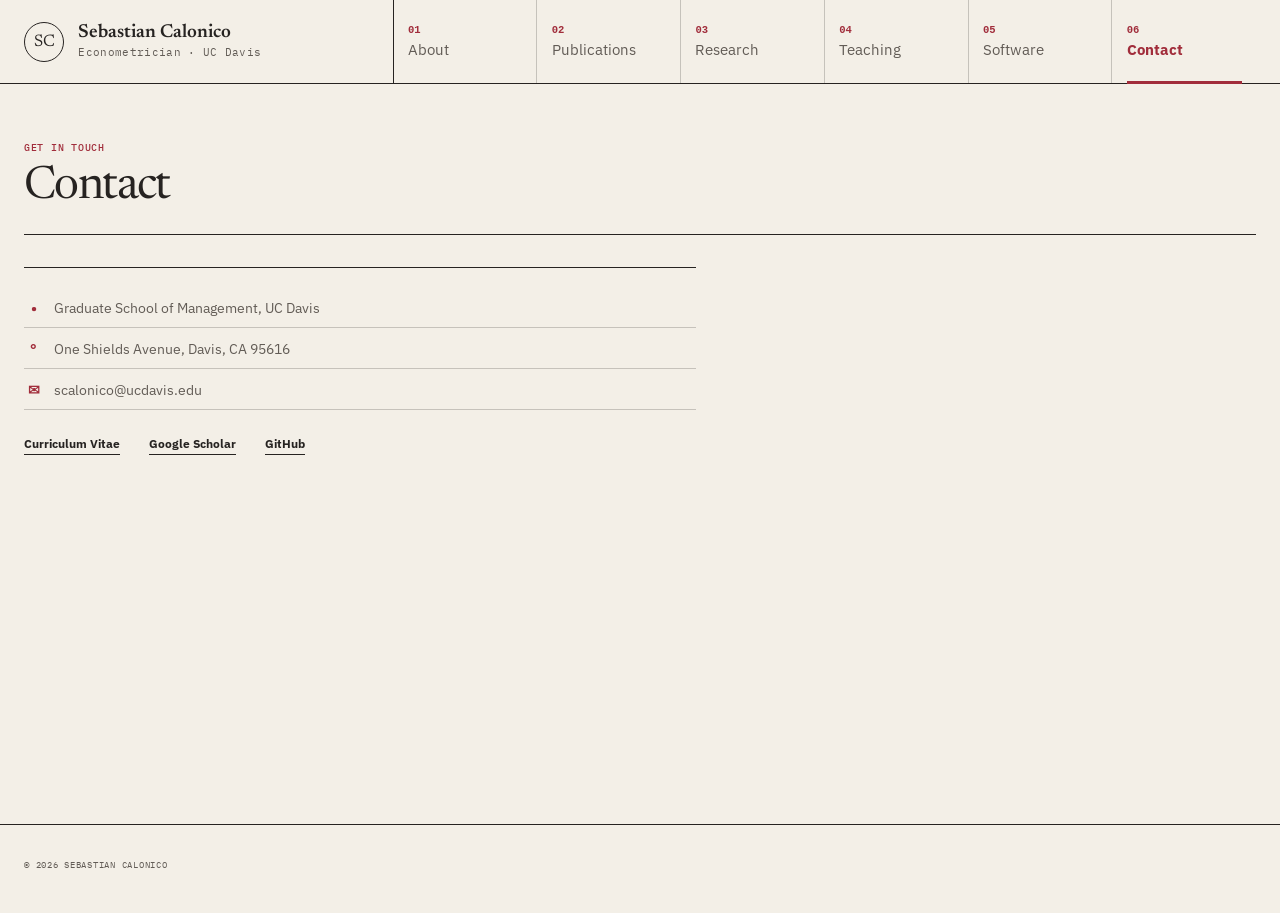
==== commit aa586bc5: "Refresh site stylesheet cache" ====
--- a/contact.html
+++ b/contact.html
@@ -13,7 +13,7 @@
       href="https://fonts.googleapis.com/css2?family=IBM+Plex+Mono:wght@400;500&family=IBM+Plex+Sans:wght@400;500;600&family=Newsreader:opsz,wght@6..72,400;6..72,500;6..72,600&display=swap"
       rel="stylesheet"
     />
-    <link rel="stylesheet" href="./standard-styles.css?v=6" />
+    <link rel="stylesheet" href="./standard-styles.css?v=7" />
     <script src="./analytics.js"></script>
   </head>
   <body>
--- a/standard-styles.css
+++ b/standard-styles.css
@@ -1269,10 +1269,59 @@
   line-height: 1.45;
 }
 
-.publication-item p > span:not(.bibtex-wordmark),
+.publication-item p > span:not(.bibtex-wordmark) {
+  color: var(--gold);
+  font-family: "Newsreader", Georgia, serif;
+  font-size: 0.95rem;
+  font-weight: 700;
+}
+
 .publication-item p > strong {
   color: var(--ink);
   font-weight: 600;
+}
+
+/* Give every existing red text accent a stronger weight. */
+.ledger-nav a span,
+.ledger-nav a:hover,
+.ledger-nav a:focus-visible,
+.ledger-nav a.is-active,
+.folio,
+.hero-links a span,
+.section-heading a span,
+.hero-recent-heading a span,
+.hero-paper-meta,
+.hero-research-list h3 a:hover,
+.hero-research-list h3 a:focus-visible,
+.focus-list li span,
+.section-index span,
+.research-meta span,
+.research-row h3 a:hover,
+.research-row h3 a:focus-visible,
+.column-label,
+.footer-inner span,
+.site-nav a::before,
+.site-nav a:hover,
+.site-nav a:focus-visible,
+.site-nav a.is-active,
+.entry-year,
+.teaching-tag,
+.research-status,
+.small-link,
+.publication-item h4 a:hover,
+.publication-item h4 a:focus-visible,
+.research-item h3 a:hover,
+.research-item h3 a:focus-visible,
+.contact-card a:hover,
+.contact-card a:focus-visible,
+.bibtex-bib,
+.bibtex-tex,
+.coauthor-link:hover,
+.coauthor-link:focus-visible,
+.research-item .research-status,
+.three-column .content-card h3 a,
+.contact-icon {
+  font-weight: 700;
 }
 
 .publication-actions {
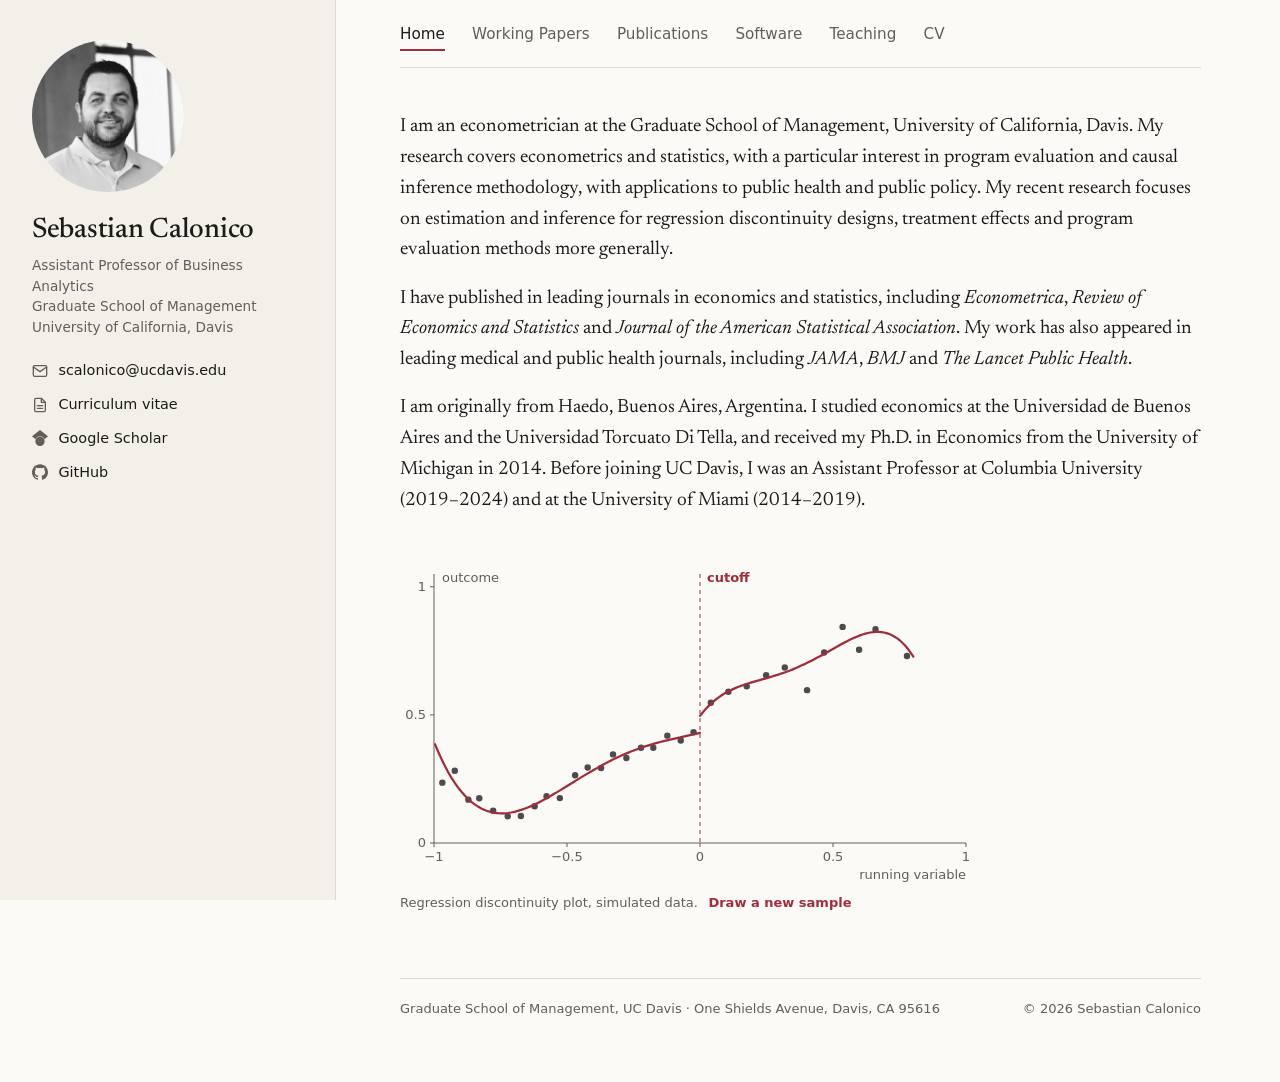
==== commit 40c82b64: "Redesign the site - New layout on every page: side column with photo, name and contact links;   page" ====
--- a/contact.html
+++ b/contact.html
@@ -1,63 +1,11 @@
-<!DOCTYPE html>
+<!doctype html>
 <html lang="en">
   <head>
-    <meta charset="UTF-8" />
-    <meta name="viewport" content="width=device-width, initial-scale=1.0" />
-    <title>Contact | Sebastian Calonico</title>
-    <meta name="description" content="Contact information and professional profiles for Sebastian Calonico at the UC Davis Graduate School of Management." />
-    <link rel="canonical" href="https://scalonico.github.io/contact.html" />
-    <link rel="icon" href="./favicon.svg" type="image/svg+xml" />
-    <link rel="preconnect" href="https://fonts.googleapis.com" />
-    <link rel="preconnect" href="https://fonts.gstatic.com" crossorigin />
-    <link
-      href="https://fonts.googleapis.com/css2?family=IBM+Plex+Mono:wght@400;500&family=IBM+Plex+Sans:wght@400;500;600&family=Newsreader:opsz,wght@6..72,400;6..72,500;6..72,600&display=swap"
-      rel="stylesheet"
-    />
-    <link rel="stylesheet" href="./standard-styles.css?v=7" />
-    <script src="./analytics.js"></script>
+    <meta charset="utf-8" />
+    <meta name="viewport" content="width=device-width, initial-scale=1" />
+    <meta http-equiv="refresh" content="0; url=./index.html" />
+    <link rel="canonical" href="https://scalonico.github.io/" />
+    <title>Redirecting | Sebastian Calonico</title>
   </head>
-  <body>
-    <a class="skip-link" href="#main-content">Skip to content</a>
-    <header class="site-header">
-      <div class="header-inner">
-        <div class="site-title-block">
-          <a class="site-title" href="./index.html">Sebastian Calonico</a>
-          <div class="site-subtitle">
-            <p>Econometrician · UC Davis</p>
-          </div>
-        </div>
-        <button class="nav-toggle" type="button" aria-expanded="false" aria-controls="site-nav" aria-label="Toggle navigation">Menu</button>
-        <nav class="site-nav" id="site-nav" aria-label="Primary" data-open="false">
-          <a href="./index.html">About</a>
-          <a href="./publications.html">Publications</a>
-          <a href="./research.html">Research</a>
-          <a href="./teaching.html">Teaching</a>
-          <a href="./software.html">Software</a>
-          <a class="is-active" aria-current="page" href="./contact.html">Contact</a>
-        </nav>
-      </div>
-    </header>
-    <main class="page" id="main-content">
-      <section class="content-section">
-        <div class="section-header">
-          <p class="section-kicker">Get in touch</p>
-          <h1 class="page-title">Contact</h1>
-        </div>
-        <article class="content-card contact-card">
-          <ul class="contact-list">
-            <li><span class="contact-icon" aria-hidden="true">&bull;</span><span>Graduate School of Management, UC Davis</span></li>
-            <li><span class="contact-icon" aria-hidden="true">&deg;</span><span>One Shields Avenue, Davis, CA 95616</span></li>
-            <li><span class="contact-icon" aria-hidden="true">&#9993;</span><a href="mailto:scalonico@ucdavis.edu">scalonico@ucdavis.edu</a></li>
-          </ul>
-          <div class="contact-links-list">
-            <a class="small-link" href="./CV/resume.pdf" target="_blank" rel="noopener noreferrer">Curriculum Vitae</a>
-            <a class="small-link" href="https://scholar.google.com/citations?user=rpUAhZ8AAAAJ&hl=en&oi=ao" target="_blank" rel="noopener noreferrer">Google Scholar</a>
-            <a class="small-link" href="https://github.com/scalonico" target="_blank" rel="noopener noreferrer">GitHub</a>
-          </div>
-        </article>
-      </section>
-    </main>
-    <footer class="site-footer"><p>&copy; <span id="year"></span> Sebastian Calonico</p></footer>
-    <script src="./standard-script.js?v=2"></script>
-  </body>
+  <body><p>Contact details are now on the <a href="./index.html">home page</a>.</p></body>
 </html>
